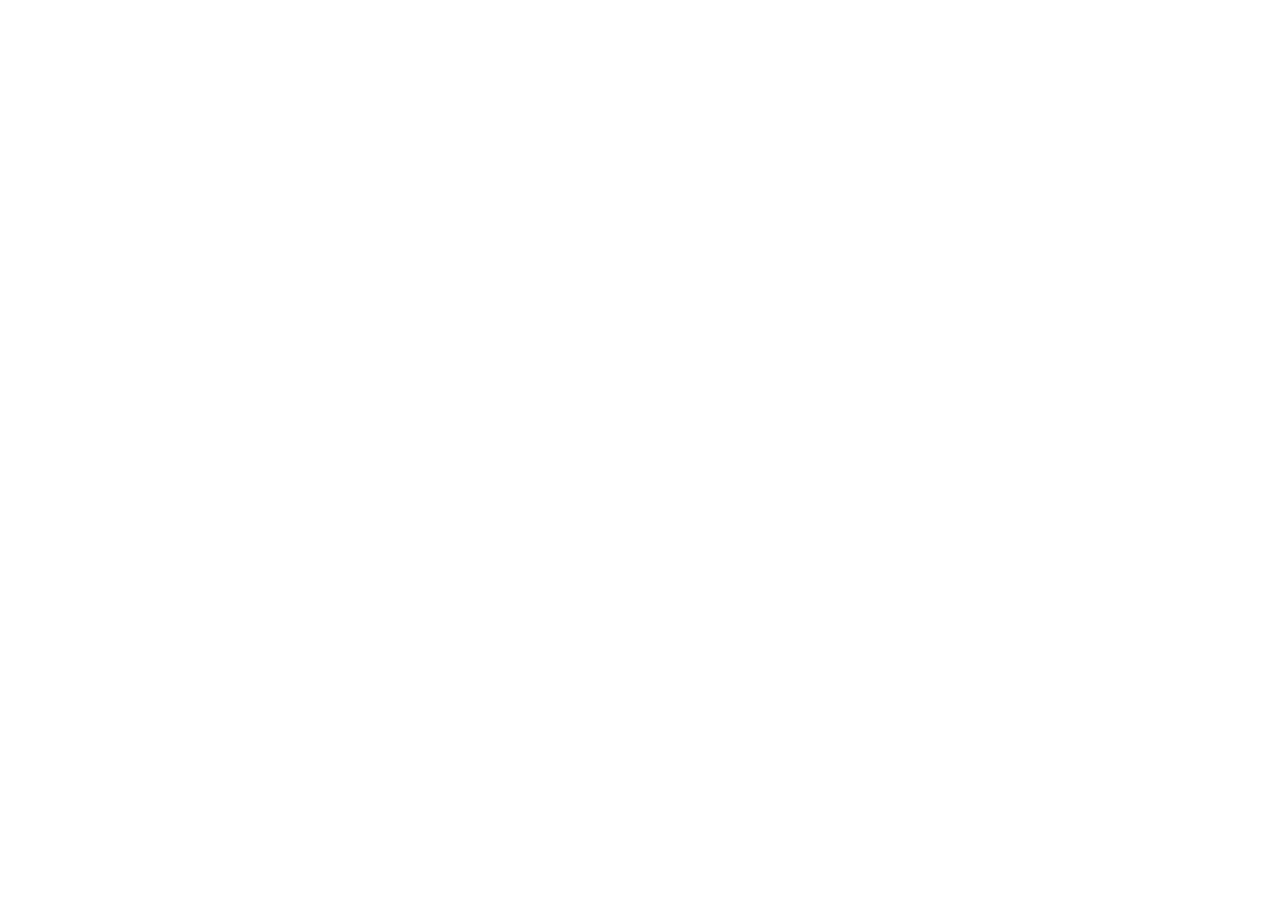
==== index.html @ ea49c75d "first commit" ====
<!doctype html>
<html lang="en">
  <head>
    <meta charset="UTF-8" />
    <meta name="viewport" content="width=device-width, initial-scale=1.0" />
    <title>Document</title>
  </head>
  <body>
    <header></header>
    <main></main>
    <footer></footer>
  </body>
</html>
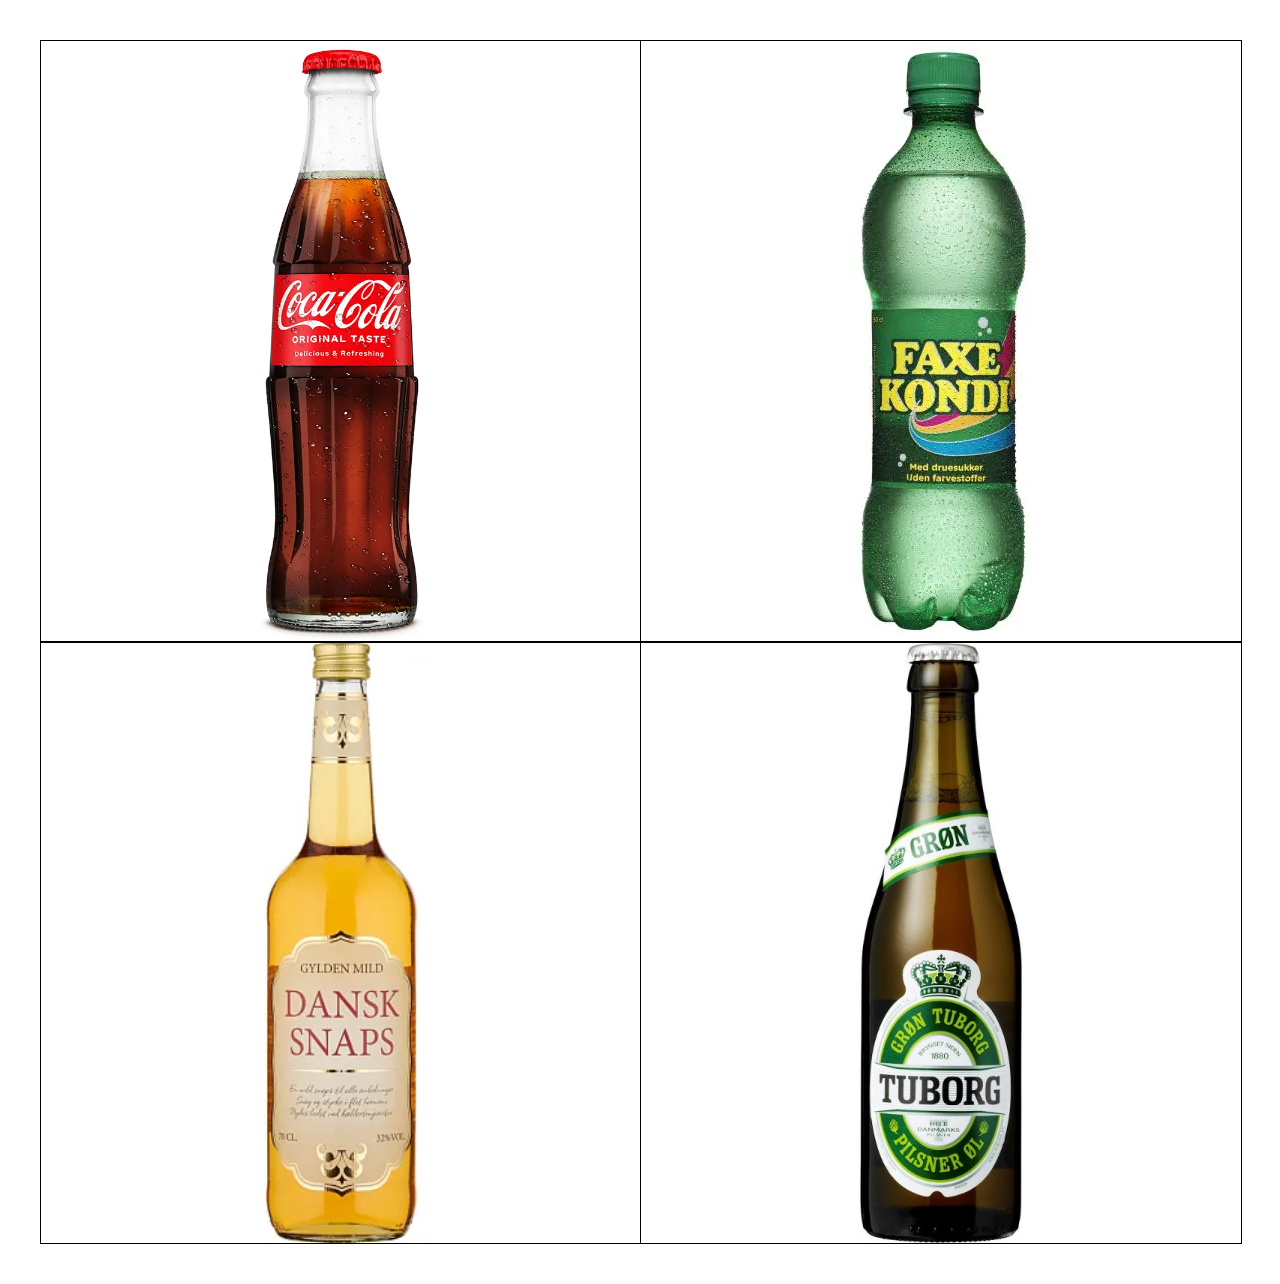
==== commit 71bed730: "console løsning" ====
--- a/index.html
+++ b/index.html
@@ -3,11 +3,18 @@
   <head>
     <meta charset="UTF-8" />
     <meta name="viewport" content="width=device-width, initial-scale=1.0" />
+    <link rel="stylesheet" href="css/main.css" />
     <title>Document</title>
   </head>
   <body>
     <header></header>
-    <main></main>
+    <main>
+      <img src="img/cola.webp" alt="cola" />
+      <img src="img/faxe.webp" alt="faxe kondi" />
+      <img src="img/snaps.webp" alt="snaps" />
+      <img src="img/tuborg.jpg" alt="tuborg" />
+    </main>
     <footer></footer>
+    <script src="js/main.js"></script>
   </body>
 </html>
--- a/css/main.css
+++ b/css/main.css
@@ -0,0 +1,11 @@
+main {
+  display: grid;
+  grid-template-columns: 1fr 1fr;
+  padding: 2rem;
+}
+
+img {
+  width: 100%;
+  height: auto;
+  border: solid 1px #000;
+}
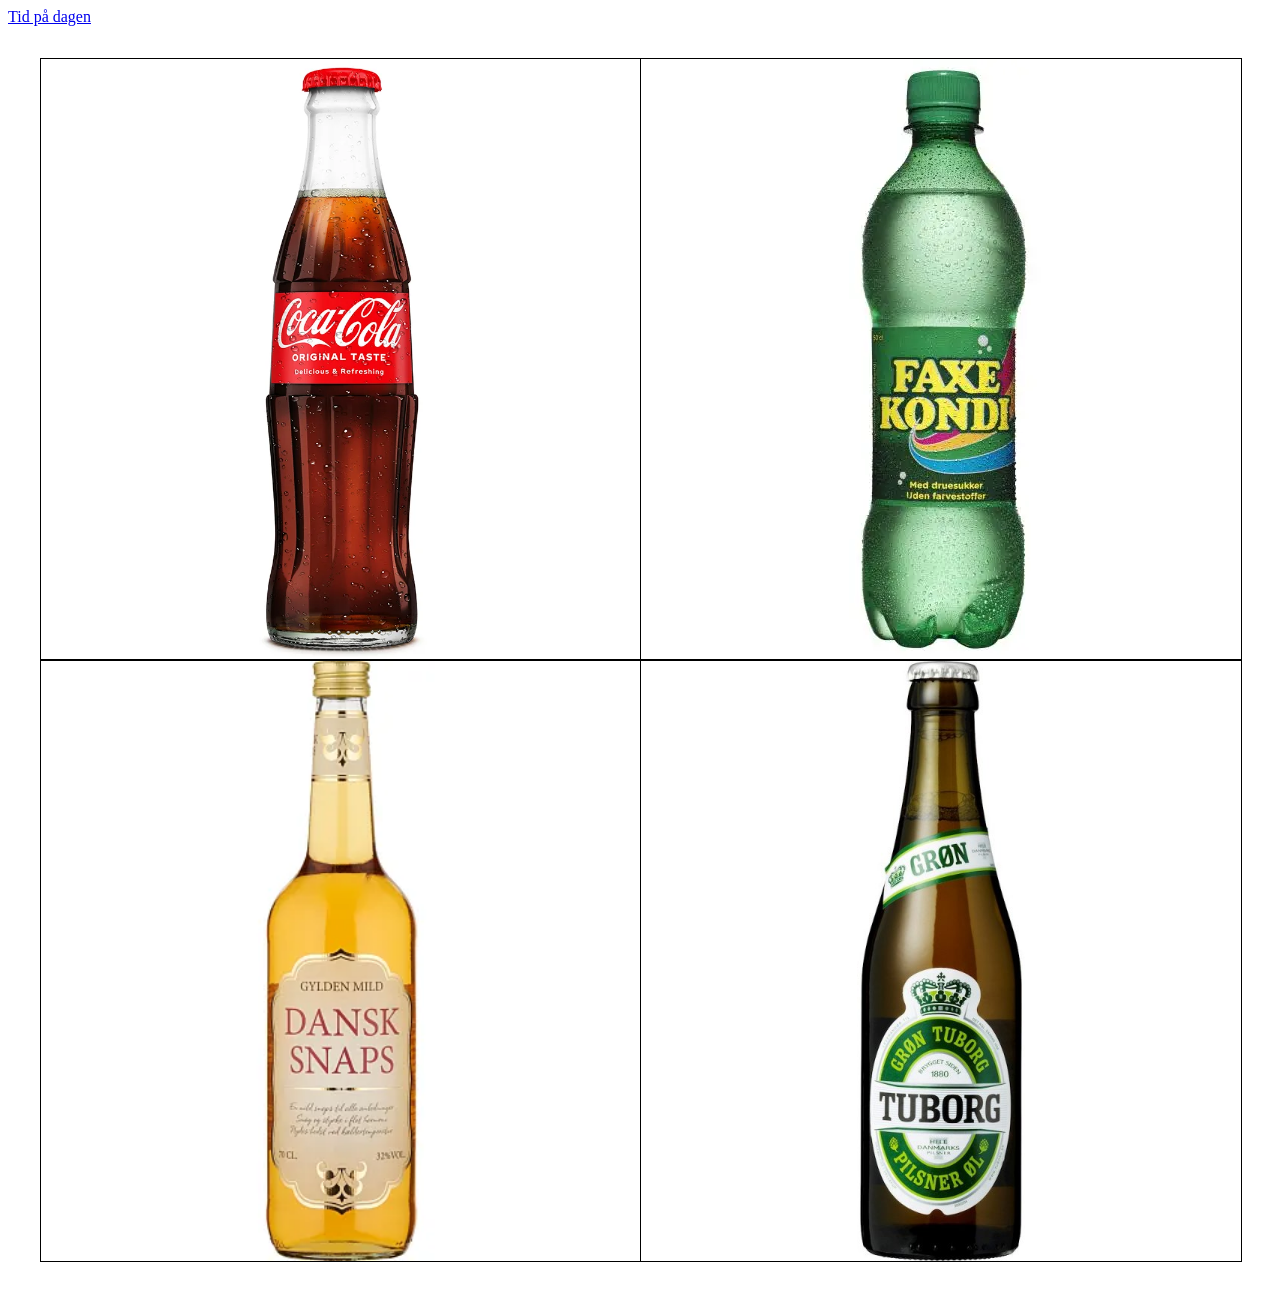
==== commit 16b95973: "Tilføj hilsen baseret på tidspunkt" ====
--- a/index.html
+++ b/index.html
@@ -7,7 +7,9 @@
     <title>Document</title>
   </head>
   <body>
-    <header></header>
+    <header>
+      <nav><a href="goddag.html">Tid på dagen</a></nav>
+    </header>
     <main>
       <img src="img/cola.webp" alt="cola" />
       <img src="img/faxe.webp" alt="faxe kondi" />
